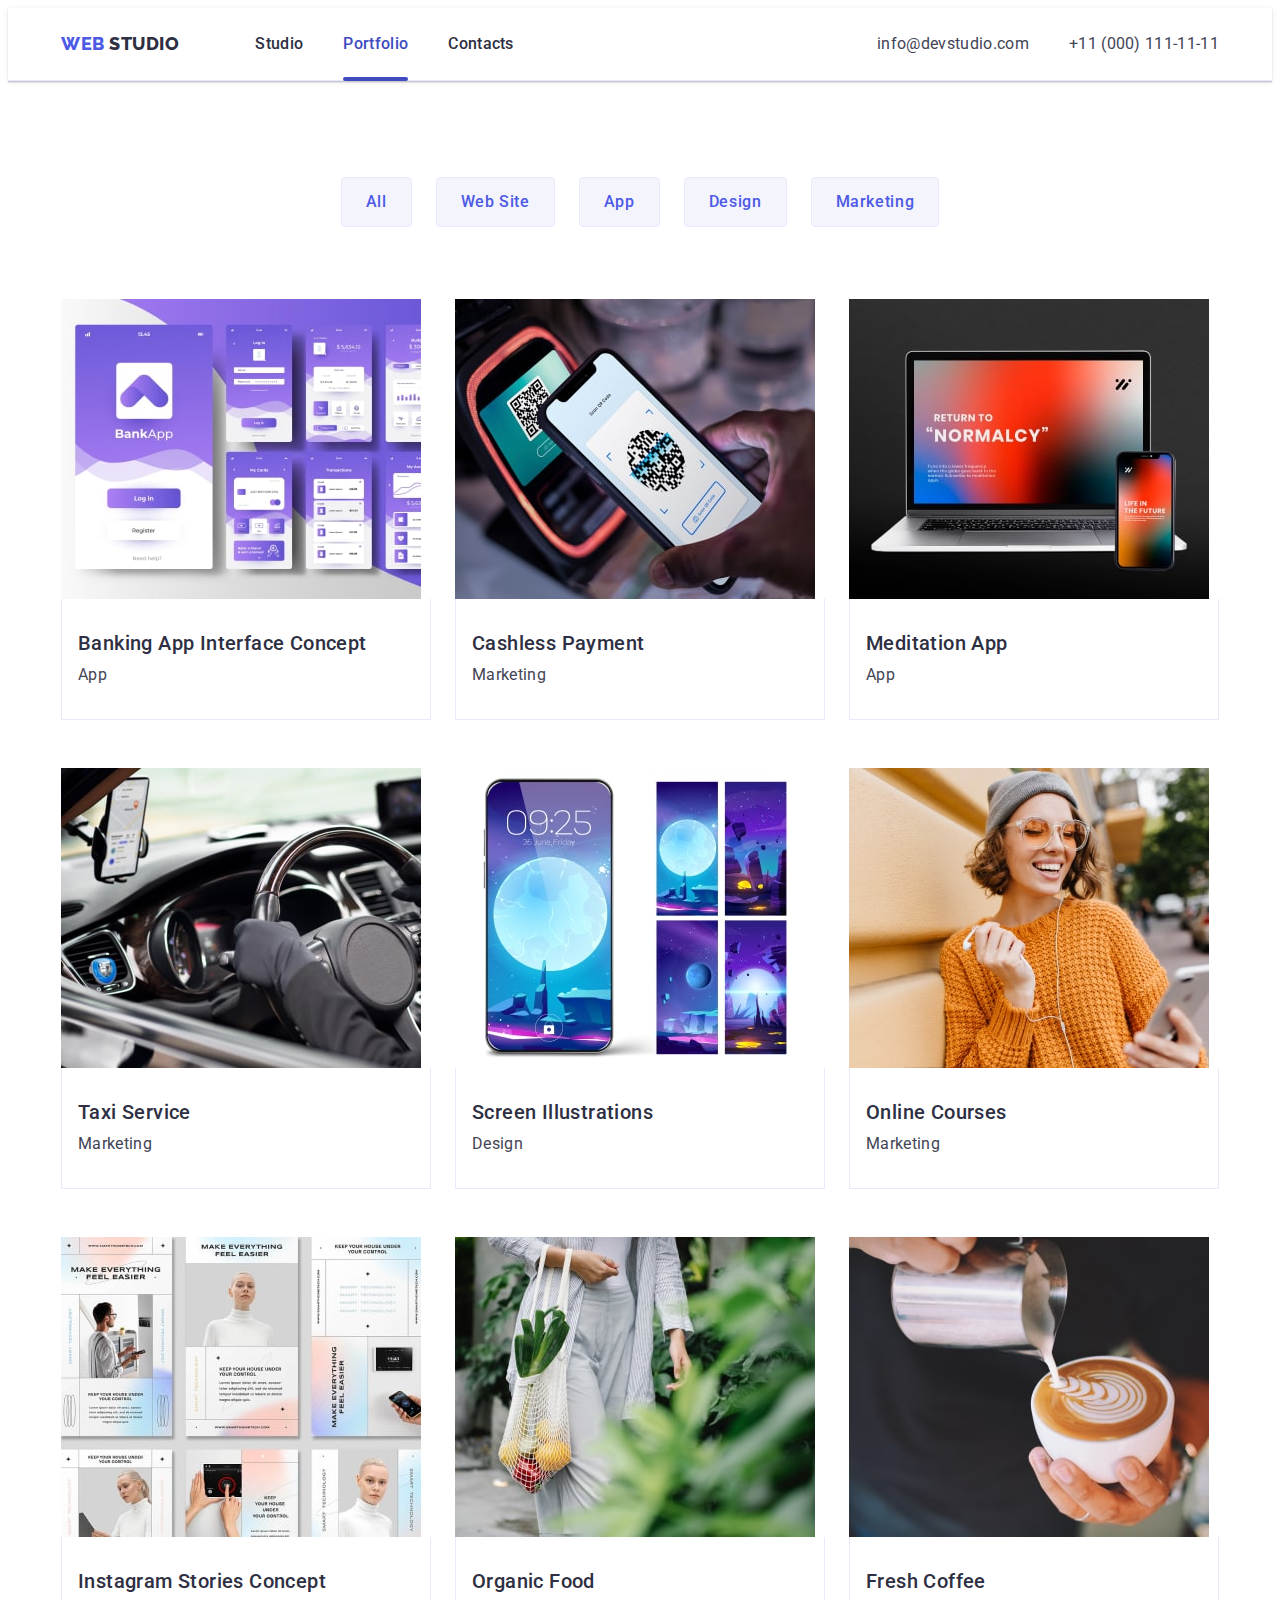
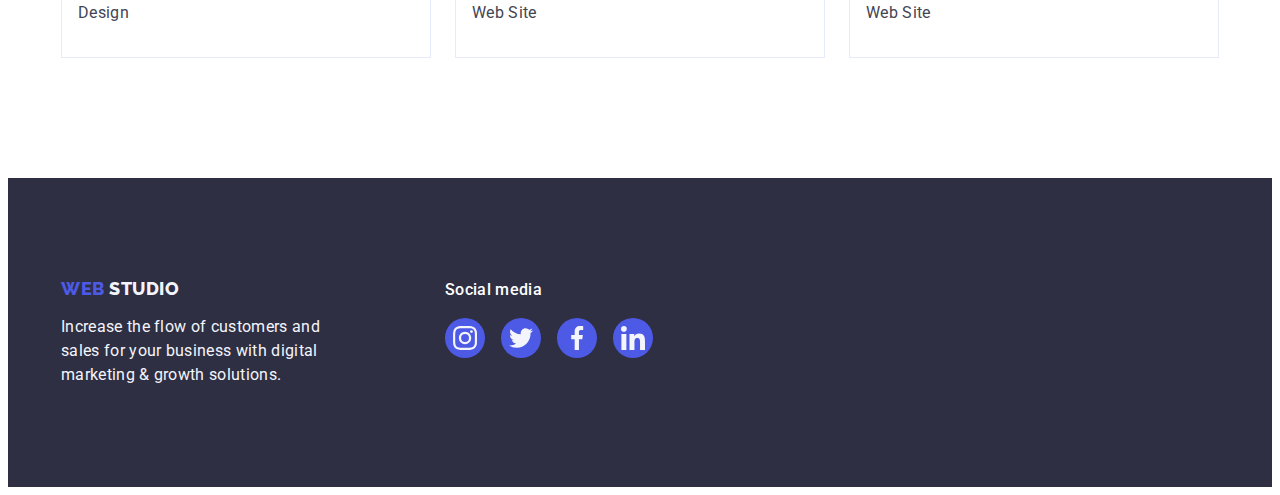
==== portfolio.html @ db4dfbe9 "add hw" ====
<!DOCTYPE html>
<html lang="en">
  <head>
    <meta charset="UTF-8" />
    <meta name="viewport" content="width=device-width, initial-scale=1.0" />
    <title>Portfolio</title>
    <link rel="preconnect" href="https://fonts.googleapis.com" />
    <link rel="preconnect" href="https://fonts.gstatic.com" crossorigin />
    <link
      href="https://fonts.googleapis.com/css2?family=Raleway:wght@800&family=Roboto:wght@400;500;700&display=swap"
      rel="stylesheet"
    />
    <link
      rel="stylesheet"
      href="https://cdnjs.cloudflare.com/ajax/libs/modern-normalize/2.0.0/modern-normalize.min.css"
      integrity="sha512-4xo8blKMVCiXpTaLzQSLSw3KFOVPWhm/TRtuPVc4WG6kUgjH6J03IBuG7JZPkcWMxJ5huwaBpOpnwYElP/m6wg=="
      crossorigin="anonymous"
      referrerpolicy="no-referrer"
    />
    <link rel="stylesheet" href="./css/styles.css" />
  </head>
  <body>
    <header class="header">
      <div class="container header-container port-container">
        <nav class="header-nav">
          <a class="header-logo link" href="./index.html"
            >Web
            <span class="header-logo-studio">Studio</span>
          </a>
          <ul class="header-list list">
            <li class="header-list-item">
              <a class="header-link link" href="./index.html">Studio</a>
            </li>
            <li class="header-list-item">
              <a class="header-link link emphasis" href="./portfolio.html"
                >Portfolio</a
              >
            </li>
            <li class="header-list-item">
              <a class="header-link link" href="">Contacts</a>
            </li>
          </ul>
        </nav>

        <address class="adr-contact">
          <ul class="adr-list list">
            <li class="adr-item">
              <a class="adr-link link" href="mailto:info@devstudio.com"
                >info@devstudio.com</a
              >
            </li>
            <li class="adr-item">
              <a class="adr-link link" href="tel:+110001111111"
                >+11 (000) 111-11-11</a
              >
            </li>
          </ul>
        </address>
      </div>
    </header>

    <main>
      <section class="porfolio-section">
        <div class="container">
          <h1 hidden class="visually-hidden">portfolio</h1>
          <ul class="presentation-list list">
            <li><button type="button" class="pres-btn">All</button></li>
            <li><button type="button" class="pres-btn">Web Site</button></li>
            <li><button type="button" class="pres-btn">App</button></li>
            <li><button type="button" class="pres-btn">Design</button></li>
            <li><button type="button" class="pres-btn">Marketing</button></li>
          </ul>

          <ul class="images-list list">
            <li class="images-port-li">
              <a class="app-link link" href="">
                <div class="port-item">
                  <img
                    src="./images/compressjpeg/img1.jpg"
                    alt="banking"
                    width="360" height="300"
                  />
                  <p class="over-text">
                    14 Stylish and User-Friendly App Design Concepts · Task
                    Manager App · Calorie Tracker App · Exotic Fruit Ecommerce
                    App · Cloud Storage App
                  </p>
                 </div>
                  <div class="pres-name-cont">
                  <h2 class="pres-name">Banking App Interface Concept</h2>
                  <p class="pres-item">App</p>
                </div>
              </a>
            </li>

            <li class="images-port-li">
              <a class="app-link link" href="">
                <div class="port-item">
                  <img
                    src="./images/compressjpeg/img2.jpg"
                    alt="cashless"
                    width="360" height="300"
                  />
                  <p class="over-text">
                    14 Stylish and User-Friendly App Design Concepts · Task
                    Manager App · Calorie Tracker App · Exotic Fruit Ecommerce
                    App · Cloud Storage App
                  </p>
                  </div>
                  <div class="pres-name-cont">
                  <h2 class="pres-name">Cashless Payment</h2>
                  <p class="pres-item">Marketing</p>
                </div>
              </a>
            </li>

            <li class="images-port-li">
              <a class="app-link link" href="">
                <div class="port-item">
                  <img
                    src="./images/compressjpeg/img3.jpg"
                    alt="meditation"
                    width="360" height="300"
                  />
                  <p class="over-text">
                    14 Stylish and User-Friendly App Design Concepts · Task
                    Manager App · Calorie Tracker App · Exotic Fruit Ecommerce
                    App · Cloud Storage App
                  </p>
                  </div>
                  <div class="pres-name-cont">
                  <h2 class="pres-name">Meditation App</h2>
                  <p class="pres-item">App</p>
                </div>
              </a>
            </li>

            <li class="images-port-li">
              <a class="app-link link" href="">
                <div class="port-item">
                  <img
                    src="./images/compressjpeg/img4.jpg"
                    alt="taxi"
                    width="360" height="300"
                  />
                  <p class="over-text">
                    14 Stylish and User-Friendly App Design Concepts · Task
                    Manager App · Calorie Tracker App · Exotic Fruit Ecommerce
                    App · Cloud Storage App
                  </p>
                  </div>
                  <div class="pres-name-cont">
                  <h2 class="pres-name">Taxi Service</h2>
                  <p class="pres-item">Marketing</p>
                </div>
              </a>
            </li>

            <li class="images-port-li">
              <a class="app-link link" href="">
                <div class="port-item">
                  <img
                    src="./images/compressjpeg/img5.jpg"
                    alt="screen"
                    width="360" height="300"
                  />
                  <p class="over-text">
                    14 Stylish and User-Friendly App Design Concepts · Task
                    Manager App · Calorie Tracker App · Exotic Fruit Ecommerce
                    App · Cloud Storage App
                  </p>
                  </div>
                  <div class="pres-name-cont">
                  <h2 class="pres-name">Screen Illustrations</h2>
                  <p class="pres-item">Design</p>
                </div>
              </a>
            </li>

            <li class="images-port-li">
              <a class="app-link link" href="">
                <div class="port-item">
                  <img
                    src="./images/compressjpeg/img6.jpg"
                    alt="online courses"
                    width="360" height="300"
                  />
                  <p class="over-text">
                    14 Stylish and User-Friendly App Design Concepts · Task
                    Manager App · Calorie Tracker App · Exotic Fruit Ecommerce
                    App · Cloud Storage App
                  </p>
                  </div>
                  <div class="pres-name-cont">
                  <h2 class="pres-name">Online Courses</h2>
                  <p class="pres-item">Marketing</p>
                </div>
              </a>
            </li>

            <li class="images-port-li">
              <a class="app-link link" href="">
                <div class="port-item">
                  <img
                    src="./images/compressjpeg/img7.jpg"
                    alt="instagram stories"
                    width="360" height="300"
                  />
                  <p class="over-text">
                    14 Stylish and User-Friendly App Design Concepts · Task
                    Manager App · Calorie Tracker App · Exotic Fruit Ecommerce
                    App · Cloud Storage App
                  </p>
                  </div>
                  <div class="pres-name-cont">
                  <h2 class="pres-name">Instagram Stories Concept</h2>
                  <p class="pres-item">Design</p>
                </div>
              </a>
            </li>

            <li class="images-port-li">
              <a class="app-link link" href="">
                <div class="port-item">
                  <img
                    src="./images/compressjpeg/img8.jpg"
                    alt="organic food"
                    width="360" height="300"
                  />
                  <p class="over-text">
                    14 Stylish and User-Friendly App Design Concepts · Task
                    Manager App · Calorie Tracker App · Exotic Fruit Ecommerce
                    App · Cloud Storage App
                  </p>
                  </div>
                  <div class="pres-name-cont">
                  <h2 class="pres-name">Organic Food</h2>
                  <p class="pres-item">Web Site</p>
                </div>
              </a>
            </li>

            <li class="images-port-li">
              <a class="app-link link" href="">
                <div class="port-item">
                  <img
                    src="./images/compressjpeg/img9.jpg"
                    alt="fresh coffee"
                    width="360" height="300"
                  />
                  <p class="over-text">
                    14 Stylish and User-Friendly App Design Concepts · Task
                    Manager App · Calorie Tracker App · Exotic Fruit Ecommerce
                    App · Cloud Storage App
                  </p>
                  </div>
                  <div class="pres-name-cont">
                  <h2 class="pres-name">Fresh Coffee</h2>
                  <p class="pres-item">Web Site</p>
                </div>
              </a>
            </li>
          </ul>
          
        </div>
      </section>
    </main>

    <footer class="footer">
      <div class="container footer-container">
        <div class="footer-logo-par">
          <a class="footer-logo link" href="./index.html"
            >Web
            <span class="footer-logo-studio">Studio</span>
          </a>
          <p class="footer-text">
            Increase the flow of customers and sales for your business with
            digital marketing & growth solutions.
          </p>
        </div>
        <div class="foot-social">
          <p class="textfoot">Social media</p>
          <ul class="foot-list list">
            <li class="social-item">
              <a href target="blank" class="social-icons link"
                ><svg class="icons-footer" width="24" height="24">
                  <use href="./images/icons.svg#icon-instagram-2"></use></svg
              ></a>
            </li>
            <li class="social-item">
              <a href target="blank" class="social-icons link"
                ><svg class="icons-footer" width="24" height="24">
                  <use href="./images/icons.svg#icon-twitter-1"></use></svg
              ></a>
            </li>
            <li class="social-item">
              <a href target="blank" class="social-icons link"
                ><svg class="icons-footer" width="24" height="24">
                  <use href="./images/icons.svg#icon-facebook-1"></use></svg
              ></a>
            </li>
            <li class="social-item">
              <a href target="blank" class="social-icons link">
                <svg class="icons-footer" width="24" height="24">
                  <use href="./images/icons.svg#icon-linkedin-1"></use></svg
              ></a>
            </li>
          </ul>
        </div>
      </div>
    </footer>
  </body>
</html>
---- css/styles.css ----
:root {
  --primeri-black-color: #2e2f42;
  --primeri-white-color: #ffffff;
  --secondary-white-color: #f4f4fd;
  --secondary-text-color: #434455;
  --secondary-color: #4d5ae5;
  --secondary-blu-color: #404bbf;
  --text-font-size: 16px;
  --header-font-size: 16px;
}
body {
  font-family: "Roboto", sans-serif;
  color: var(--secondary-text-color, #434455);
  background-color: var(--primeri-white-color);
}

p,
h1,
h2,
h3,
h4 {
  margin-top: 0;
  margin-bottom: 0;
}

ul,
ol {
  margin-top: 0;
  margin-bottom: 0;
  padding-left: 0;
  list-style-type: none;
}
img {
  display: block;
}

.container {
  width: 100%;
  max-width: 1158px;
  padding-left: 15px;
  padding-right: 15px;
  margin: 0 auto;
}
.link {
  text-decoration: none;
}
.list {
  list-style-type: none;
}
/* -----header---- */

.header {
  border-bottom: 1px solid #e7e9fc;
  box-shadow: 0px 2px 1px rgba(46, 47, 66, 0.08),
    0px 1px 1px rgba(46, 47, 66, 0.16), 0px 1px 6px rgba(46, 47, 66, 0.08);
}
.header-container {
  display: flex;
  align-items: center;
  justify-content: space-between;
}

.header-nav {
  display: flex;
  align-items: center;
}

.header-logo {
  color: var(--secondary-color);
  font-size: 18px;
  font-family: Raleway, sans-serif;
  font-weight: 800;
  line-height: 1.17;
  letter-spacing: 0.03em;
  text-transform: uppercase;
  margin-right: 76px;
  padding: 24px 0 24px;
  display: block;
}
.header-logo-studio {
  color: var(--primeri-black-color);
  font-family: Raleway, sans-serif;
  font-weight: 800;
  line-height: 1.17;
  letter-spacing: 0.03em;
  text-transform: uppercase;
}

.header-list {
  display: flex;
  align-items: center;
  gap: 40px;
}

.header-link {
  color: var(--primeri-black-color);
  font-size: var(--text-font-size);
  font-weight: 500;
  line-height: 1.5;
  letter-spacing: 0.02em;
  padding: 24px 0 24px;
  display: block;
  transition: color 250ms cubic-bezier(0.4, 0, 0.2, 1);
}
.header-link:hover,
.header-link:focus {
  color: var(--secondary-blu-color);
}

.emphasis {
  position: relative;
  color: var(--secondary-blu-color);
}

.emphasis::after {
  content: "";
  position: absolute;
  left: 0;
  bottom: -1px;
  width: 100%;
  height: 4px;
  border-radius: 2px;
  background-color: var(--secondary-blu-color);
}

.adr-contact {
  font-style: normal;
}
.adr-list {
  display: flex;
  align-items: center;
  gap: 40px;
}
.adr-link {
  color: var(--secondary-text-color, #434455);
  font-size: var(--text-font-size);
  line-height: 1.5;
  letter-spacing: 0.02em;
  padding: 24px 0 24px;
  display: block;
  transition: color 250ms cubic-bezier(0.4, 0, 0.2, 1);
}
.adr-link:hover,
.adr-link:focus {
  color: var(--secondary-blu-color);
}

/*------- main------- */

.hero {
  background-color: var(--primeri-black-color);
  padding: 188px 0 188px;
  background-repeat: no-repeat;
  background-position: center;
  background-size: cover;
  background-image: linear-gradient(
      rgba(46, 47, 66, 0.7),
      rgba(46, 47, 66, 0.7)
    ),
    url(../images/people.jpg);
  max-width: 1440px;
  margin: 0 auto;
}

.hero-title {
  color: var(--primeri-white-color);
  text-align: center;
  margin-left: auto;
  margin-right: auto;
  font-size: 56px;
  font-weight: 700;
  line-height: 1.07;
  letter-spacing: 0.02em;
  max-width: 496px;
  margin-bottom: 42px;
}

.hero-btn {
  display: block;
  text-align: center;
  color: var(--primeri-white-color);
  font-size: var(--text-font-size);
  height: 56px;
  min-width: 169px;
  font-family: inherit;
  font-weight: 500;
  line-height: 1.5;
  letter-spacing: 0.04em;
  background-color: var(--secondary-color);
  cursor: pointer;
  padding: 16px 32px;
  margin: 0 auto;
  border: none;
  border-radius: 4px;
  transition: background-color 250ms cubic-bezier(0.4, 0, 0.2, 1);
}

.hero-btn:hover,
.hero-btn:focus {
  background-color: var(--secondary-blu-color);
}

/* -----princips------- */

.princips {
  padding: 120px 0 120px;
}

.pr-list {
  display: flex;
  gap: 24px;
}

.visually-hidden {
  position: absolute;
  width: 1px;
  height: 1px;
  margin: -1px;
  border: 0;
  padding: 0;
  white-space: nowrap;
  clip-path: inset(100%);
  clip: rect(0 0 0 0);
  overflow: hidden;
}

.pr-item {
  width: calc((100% - 72px) / 4);
}

.pr-block {
  display: flex;
  align-items: center;
  justify-content: center;
  border-radius: 4px;
  height: 112px;
  background-color: var(--secondary-white-color);
  margin-bottom: 8px;
}

.pr-icons {
  width: 64px;
  height: 64px;
}

.pr-name {
  color: var(--primeri-black-color);
  font-size: 20px;
  font-weight: 500;
  line-height: 1.2;
  letter-spacing: 0.02em;
  margin-bottom: 8px;
}

.pr-text {
  color: var(--secondary-text-color);
  font-size: var(--text-font-size);
  line-height: 1.5;
  letter-spacing: 0.02em;
}

/* ------What are we doing------ */

.wawd {
  padding-bottom: 120px;
  background-color: var(--primeri-white-color);
}

.what-name {
  color: var(--primeri-black-color);
  background-color: var(--primeri-white-color);
  text-align: center;
  font-size: 36px;
  font-weight: 700;
  line-height: 1.11;
  letter-spacing: 0.02em;
  text-transform: capitalize;
  margin-bottom: 72px;
}

.what-list {
  display: flex;
  gap: 24px;
}
.what-item {
  width: calc((100% - 48px) / 3);
}

/* -----------------Our team-------------- */

.team {
  background-color: var(--secondary-white-color);
  padding: 120px 0 120px;
}

.team-name {
  color: var(--primeri-black-color);
  text-align: center;
  font-size: 36px;
  font-weight: 700;
  line-height: 1.11;
  letter-spacing: 0.02em;
  text-transform: capitalize;
  margin-bottom: 72px;
}

.team-name-item {
  padding: 32px 0;
}

.team-list {
  display: flex;
  align-items: center;
  justify-content: center;
  gap: 24px;
}

.team-item {
  box-shadow: 0px 1px 6px rgba(46, 47, 66, 0.08),
    0px 1px 1px rgba(46, 47, 66, 0.16), 0px 2px 1px rgba(46, 47, 66, 0.08);
  background-color: var(--primeri-white-color);
  border-radius: 0px 0px 4px 4px;
  flex-basis: calc((100% - 72px) / 4);
  align-items: center;
  display: block;
}

.team-block {
  padding: 32px 16px 32px;
}

.specialists-team {
  color: var(--primeri-black-color);
  background-color: var(--primeri-white-color);
  text-align: center;
  font-size: 20px;
  font-weight: 500;
  line-height: 1.2;
  letter-spacing: 0.02em;
  margin-bottom: 8px;
}

.position-team {
  color: var(--secondary-text-color);
  background-color: var(--primeri-white-color);
  text-align: center;
  font-size: var(--text-font-size);
  line-height: 1.5;
  letter-spacing: 0.02em;
  margin-bottom: 8px;
}

.team-link-list {
  display: flex;
  align-items: center;
  justify-content: center;
  gap: 24px;
}

.team-link-item {
  width: 40px;
  height: 40px;
}

.team-link {
  width: 100%;
  height: 100%;
  background-color: var(--secondary-color);
  border-radius: 50%;
  display: flex;
  align-items: center;
  justify-content: center;
  transition: background-color 250ms cubic-bezier(0.4, 0, 0.2, 1);
}

.our-icons {
  fill: var(--secondary-white-color);
}

.team-link:is(:hover, :focus) {
  background-color: rgba(64, 75, 191, 1);
}

/* -----------customer------------ */

.customers {
  padding: 120px 0 120px;
  background-color: var(--primeri-white-color);
}

.cust-name {
  color: var(--primeri-black-color);
  background-color: var(--primeri-white-color);
  text-align: center;
  font-size: 36px;
  font-weight: 700;
  line-height: 1.11;
  letter-spacing: 0.02em;
  text-transform: capitalize;
  margin-bottom: 72px;
}

.cust-list {
  display: flex;
  gap: 24px;
  align-items: center;
  justify-content: center;
}

.cust-item {
  width: calc((100% - 120px) / 6);
  height: 88px;
}

.cust-link {
  display: flex;
  border: 1px solid #8e8f99;
  color: #8e8f99;
  border-radius: 4px;
  width: 100%;
  height: 100%;
  align-items: center;
  justify-content: center;
  transition: border-color 250ms cubic-bezier(0.4, 0, 0.2, 1),
    color 250ms cubic-bezier(0.4, 0, 0.2, 1);
}

.cust-link:hover,
.cust-link:focus {
  color: var(--secondary-blu-color);
  border-color: var(--secondary-blu-color);
}

.cust-icons {
  fill: currentColor;
}

/* --------footer-------- */

.footer {
  background-color: var(--primeri-black-color);
  padding: 100px 0 100px;
}

.footer-container {
  flex-direction: row; 
  display: flex;
  align-items: baseline;
}

.footer-logo-par {
  margin-right: 120px;
}

.footer-logo {
  color: var(--secondary-color);
  font-size: 18px;
  font-family: Raleway, sans-serif;
  font-weight: 800;
  line-height: 1.17;
  letter-spacing: 0.03em;
  text-transform: uppercase;
  box-sizing: border-box;
  margin-bottom: 16px;
  display: inline-block;
}
.footer-logo-studio {
  color: var(--secondary-white-color);
  font-family: Raleway, sans-serif;
}
.footer-text {
  color: var(--secondary-white-color);
  font-size: var(--text-font-size);
  line-height: 1.5;
  letter-spacing: 0.02em;
  max-width: 264px;
}


.textfoot {
  color: var(--primeri-white-color);
  font-size: 16px;
  font-style: normal;
  font-weight: 500;
  line-height: 1.5;
  letter-spacing: 0.02em;
  margin-bottom: 16px;
}

.foot-list {
  display: flex;
  gap: 16px;
}

.social-item {
  width: 40px;
  height: 40px;
}

.social-icons {
  width: 100%;
  height: 100%;
  background-color: var(--secondary-color);
  border-radius: 50%;
  display: flex;
  align-items: center;
  justify-content: center;
  transition: background-color 250ms cubic-bezier(0.4, 0, 0.2, 1);
}
.social-icons:is(:hover, :focus) {
  background-color: rgba(49, 208, 170, 1);
}

.icons-footer {
  fill: var(--secondary-white-color);
}

.social-item:is(:hover, :focus) {
  fill: var(--primeri-white-color);
}


.form-email{
  display: flex;
  gap: 24px;
  background-color: var(--primeri-black-color);
}


.input-email {
  width: 264px;
  height: 40px;
  border: 1px solid var(--primeri-white-color);
  background-color: transparent;
  font-size: 12px;
  line-height: 1.5;
  letter-spacing: 0.04em;
  padding-left: 16px;
  filter: drop-shadow(0px 4px 4px rgba(0, 0, 0, 0.15));
  border-radius: 4px;
  color: var(--text-color-bg);
}

.input-email::placeholder{
 color: var(--primeri-white-color);
}

.footer-btn {
  display: flex;
  text-align: center;
  color: var(--primeri-white-color);
  font-size: var(--text-font-size);
  height: 40px;
  min-width: 165px;
  font-family: inherit;
  font-size: 16px;
  font-weight: 500;
  line-height: 1.5;
  letter-spacing: 0.04em;
  background-color: var(--secondary-color);
  cursor: pointer;
  padding: 8px 24px;
  margin: 0 auto;
  border: none;
  border-radius: 4px;
  transition: background-color 250ms cubic-bezier(0.4, 0, 0.2, 1);
}

.footer-btn:hover,
.footer-btn:focus {
  background-color: var(--secondary-blu-color);
}

.icon-email-footer {
  fill: var(--secondary-white-color);
  margin-left: 16px;
}


/* ------------PORTFOLIO------------*/

.porfolio-section {
  padding: 96px 0 120px 0;
}

.presentation-list {
  display: flex;
  justify-content: center;
  gap: 24px;
  margin-bottom: 72px;
}

.pres-btn {
  color: var(--secondary-color);
  font-size: var(--text-font-size);
  font-family: inherit;
  font-weight: 500;
  line-height: 1.5;
  letter-spacing: 0.04em;
  background-color: var(--secondary-white-color);
  cursor: pointer;
  padding: 12px 24px;
  border-radius: 4px;
  border: 1px solid #e7e9fc;
  transition: color 250ms cubic-bezier(0.4, 0, 0.2, 1),
    background-color 250ms cubic-bezier(0.4, 0, 0.2, 1),
    border-color 250ms cubic-bezier(0.4, 0, 0.2, 1),
    box-shadow 250ms cubic-bezier(0.4, 0, 0.2, 1);
}
.pres-btn:hover,
.pres-btn:focus {
  color: var(--primeri-white-color);
  background-color: var(--secondary-blu-color);
  border: 1px solid transparent;
  box-shadow: 0px 3px 1px rgba(0, 0, 0, 0.1), 0px 2px 1px rgba(0, 0, 0, 0.08),
    0px 2px 2px rgba(0, 0, 0, 0.12);
}

/* ---------main-portfolio---------- */

.port-container {
  border-bottom: 1px solid var(#e7e9fc);
}

.images-list {
  display: flex;
  flex-wrap: wrap;
  column-gap: 24px;
  row-gap: 48px;
}

.images-port-li {
  width: calc((100% - 48px) / 3);
}

.app-link {
  display: block;
  transition: box-shadow 250ms cubic-bezier(0.4, 0, 0.2, 1);
}

.app-link:is(:hover, :focus) {
  box-shadow: 0px 1px 6px rgba(46, 47, 66, 0.08),
    0px 1px 1px rgba(46, 47, 66, 0.16), 0px 2px 1px rgba(46, 47, 66, 0.08);
}

.app-link:is(:hover, :focus) .over-text {
  transform: translateY(0%);
}

.port-item {
  position: relative;
  overflow: hidden;
}

.pres-name-cont{
 padding: 32px 16px;
border: 1px solid #e7e9fc;
border-top: none;
}

.over-text {
  position: absolute;
  height: 100%;
  padding: 40px 32px;
  top: 0;
  font-size: 16px;
  line-height: 1.5;
  font-weight: 400;
  letter-spacing: 0.02em;
  color: var(--secondary-white-color);
  background-color: var(--secondary-color);
  transform: translateY(100%);
  transition: transform 250ms cubic-bezier(0.4, 0, 0.2, 1);
}

.pres-name {
  font-weight: 500;
  font-size: 20px;
  line-height: 1.2;
  margin-bottom: 8px;
  letter-spacing: 0.02em;
  color: var(--primeri-black-color);
}

.pres-item {
  width: 100%;
  height: 100%;
  font-size: var(--text-font-size);
  line-height: 1.5;
  letter-spacing: 0.02em;
  color: var(--secondary-text-color);
}

.foot-email{
  display: block;
  margin-left: 80px;
}

/* -------------------MODAL------------------- */

.backdrop {
  width: 100%;
  height: 100%;
  position: fixed;
  top: 0;
  left: 0;
  transition: opacity 250ms cubic-bezier(0.4, 0, 0.2, 1),
    visibility 250ms cubic-bezier(0.4, 0, 0.2, 1);
  background-color: rgba(46, 47, 66, 0.4);
}

.is-hidden {
  opacity: 0;
  visibility: hidden;
  pointer-events: none;
}

.modal {
  position: absolute;
  top: 50%;
  left: 50%;
  transform: translate(-50%, -50%) scale(1);
  width: 408px;
  min-height: 584px;
  background: #fcfcfc;
  box-shadow: 0px 1px 1px rgba(0, 0, 0, 0.14), 0px 1px 3px rgba(0, 0, 0, 0.12),
    0px 2px 1px rgba(0, 0, 0, 0.2);
  border-radius: 4px;
  transition: transform 250ms cubic-bezier(0.4, 0, 0.2, 1);
}

.modal-icon {
  transition: fill 250ms cubic-bezier(0.4, 0, 0.2, 1);
}

.mod-close-btn {
  display: flex;
  align-items: center;
  justify-content: center;
  width: 24px;
  height: 24px;
  border-radius: 50%;
  top: 24px;
  right: 24px;
  position: absolute;
  padding: 0;
  background-color: #e7e9fc;
  border: 1px solid rgba(0, 0, 0, 0.1);
  cursor: pointer;
  transition: background-color 250ms cubic-bezier(0.4, 0, 0.2, 1),
    border 250ms cubic-bezier(0.4, 0, 0.2, 1);
}

.mod-close-btn:hover,
.mod-close-btn:focus {
  background-color: var(--secondary-blu-color);
  border: none;
}

.mod-close-btn:hover .modal-icon,
.mod-close-btn:focus .modal-icon {
  fill: var(--primeri-white-color);
}




/* ____________________FORM_______________________ */



input,
textarea,
button {
  font-family: inherit;
  line-height: inherit;
}

.form {
  display: flex;
  flex-direction: column;
  gap: 12px;
  padding: 8px;
  border: 1px solid #212121;
  max-width: 300px;
  margin: 112px 24px 136px 24px;
}

.form-btn {
  align-self: flex-start;
}

.modal-par {
  display: flex;
  margin-bottom: 16px;
  flex-direction: column;
color: var(--primeri-black-color);
text-align: center;
font-size: 16px;
font-style: normal;
font-weight: 500;
line-height: 1.5;
letter-spacing: 0.02em;
margin-left: auto;
margin-right: auto;
margin-top: 72px;
}

.form-input {
  padding: 4px;
  color: #212121;
  border: 1px solid #212121;
  border-radius: 4px;
  max-width: 100%;
}

.form-input::placeholder {
  color: #616161;
}

.form-label {
  display: flex;
  flex-direction: column;
}


.form-btn{

    display: block;
    text-align: center;
    color: var(--primeri-white-color);
    font-size: var(--text-font-size);
    height: 56px;
    min-width: 169px;
    font-family: inherit;
    font-weight: 500;
    line-height: 1.5;
    letter-spacing: 0.04em;
    background-color: var(--secondary-color);
    cursor: pointer;
    padding: 16px 32px;
    margin: 0 auto;
    border: none;
    border-radius: 4px;
    transition: background-color 250ms cubic-bezier(0.4, 0, 0.2, 1);
}
  .form-btn:hover,
  .form-btn:focus {
    background-color: var(--secondary-blu-color);
  }
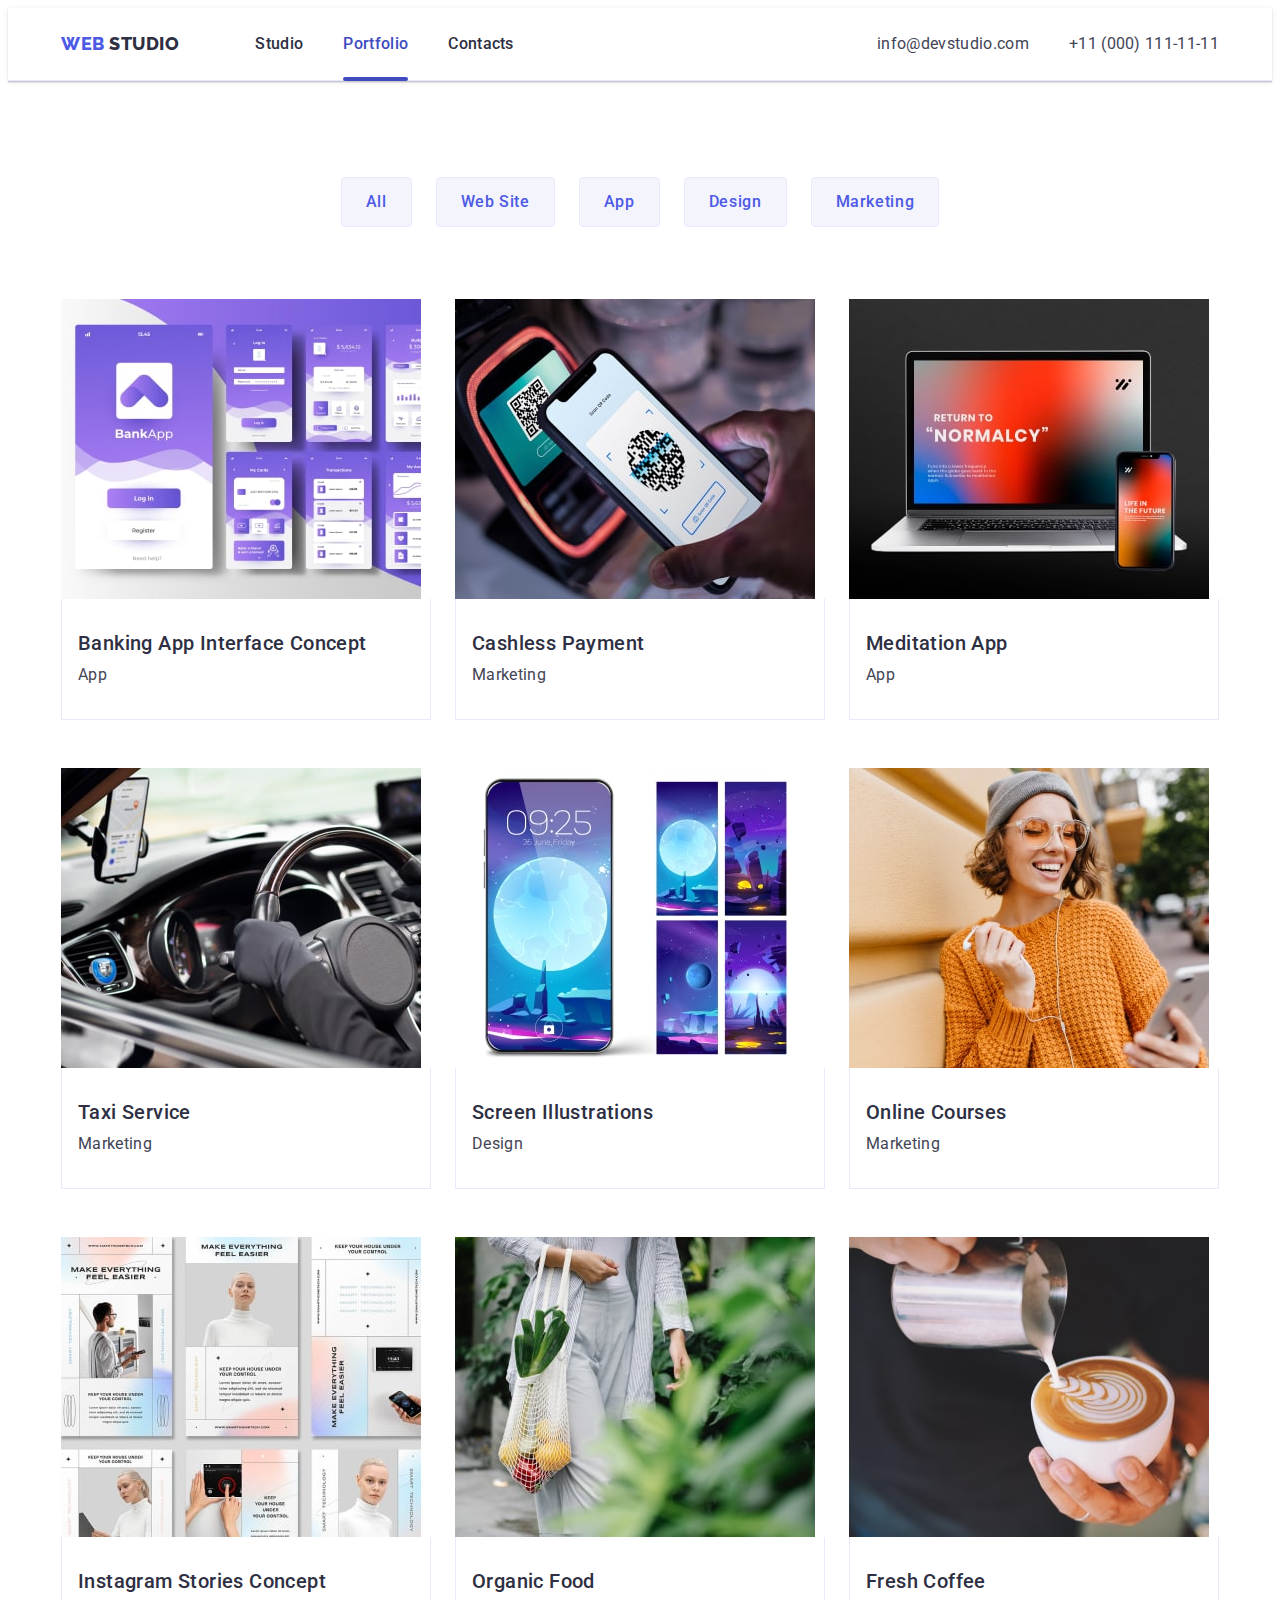
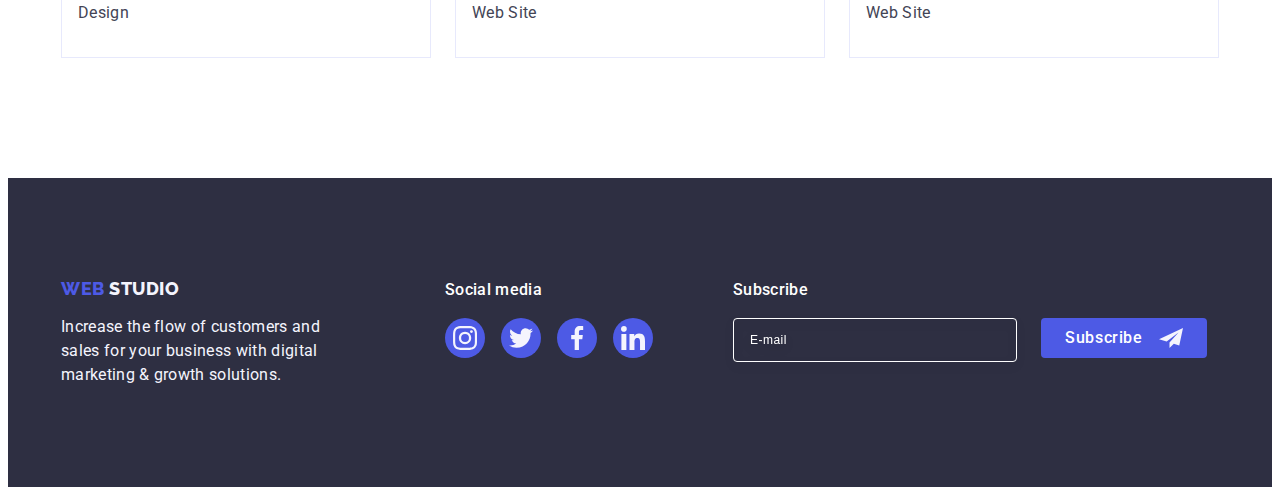
==== commit b9f480e8: "add hw5" ====
--- a/portfolio.html
+++ b/portfolio.html
@@ -307,6 +307,19 @@
             </li>
           </ul>
         </div>
+        <div class="foot-email">
+          <p class="textfoot">Subscribe</p>
+          <form class="form-email" name="email" autocomplete="off">
+            <label class="form-label">
+              <input class="input-email" type="email" name="subscribe" placeholder="E-mail"/>
+            </label>
+            <button class="footer-btn" type="submit">Subscribe
+              <svg class="icon-email-footer" width="24" height="24">
+                <use href="./images/icons.svg#icon-Frame-3"></use>
+              </svg>
+            </button>
+          </form>
+        </div>
       </div>
     </footer>
   </body>
--- a/css/styles.css
+++ b/css/styles.css
@@ -769,15 +769,22 @@
 
 
 
-input,
-textarea,
-button {
-  font-family: inherit;
-  line-height: inherit;
+.modal {
+width: 408px;
+    min-height: 584px;
+    position: absolute;
+    top: 50%;
+    left: 50%;
+    transform: translate(-50%, -50%);
+    background: #fcfcfc;
+    box-shadow: 0px 1px 1px rgba(0, 0, 0, 0.14), 0px 1px 3px rgba(0, 0, 0, 0.12), 0px 2px 1px rgba(0, 0, 0, 0.2);
+    border-radius: 4px;
+    transition: transform 250ms cubic-bezier(0.4, 0, 0.2, 1);
+    padding: 72px 24px 24px 24px;
 }
 
 .form {
-  display: flex;
+  display: block;
   flex-direction: column;
   gap: 12px;
   padding: 8px;
@@ -792,18 +799,16 @@
 
 .modal-par {
   display: flex;
+  flex-direction: column;
+  color: var(--primeri-black-color);
+  text-align: center;
+  font-style: normal;
+  width: 360px;
   margin-bottom: 16px;
-  flex-direction: column;
-color: var(--primeri-black-color);
-text-align: center;
-font-size: 16px;
-font-style: normal;
-font-weight: 500;
-line-height: 1.5;
-letter-spacing: 0.02em;
-margin-left: auto;
-margin-right: auto;
-margin-top: 72px;
+  font-weight: 500;
+  line-height: 1.5;
+  letter-spacing: 0.02em;
+
 }
 
 .form-input {
@@ -818,11 +823,19 @@
   color: #616161;
 }
 
+.modal-form-cont{
+  margin-bottom: 8px;
+}
+
 .form-label {
   display: flex;
   flex-direction: column;
-}
-
+
+}
+
+.mod-privacy-link {
+color: var(--secondary-color);
+}
 
 .form-btn{
 
